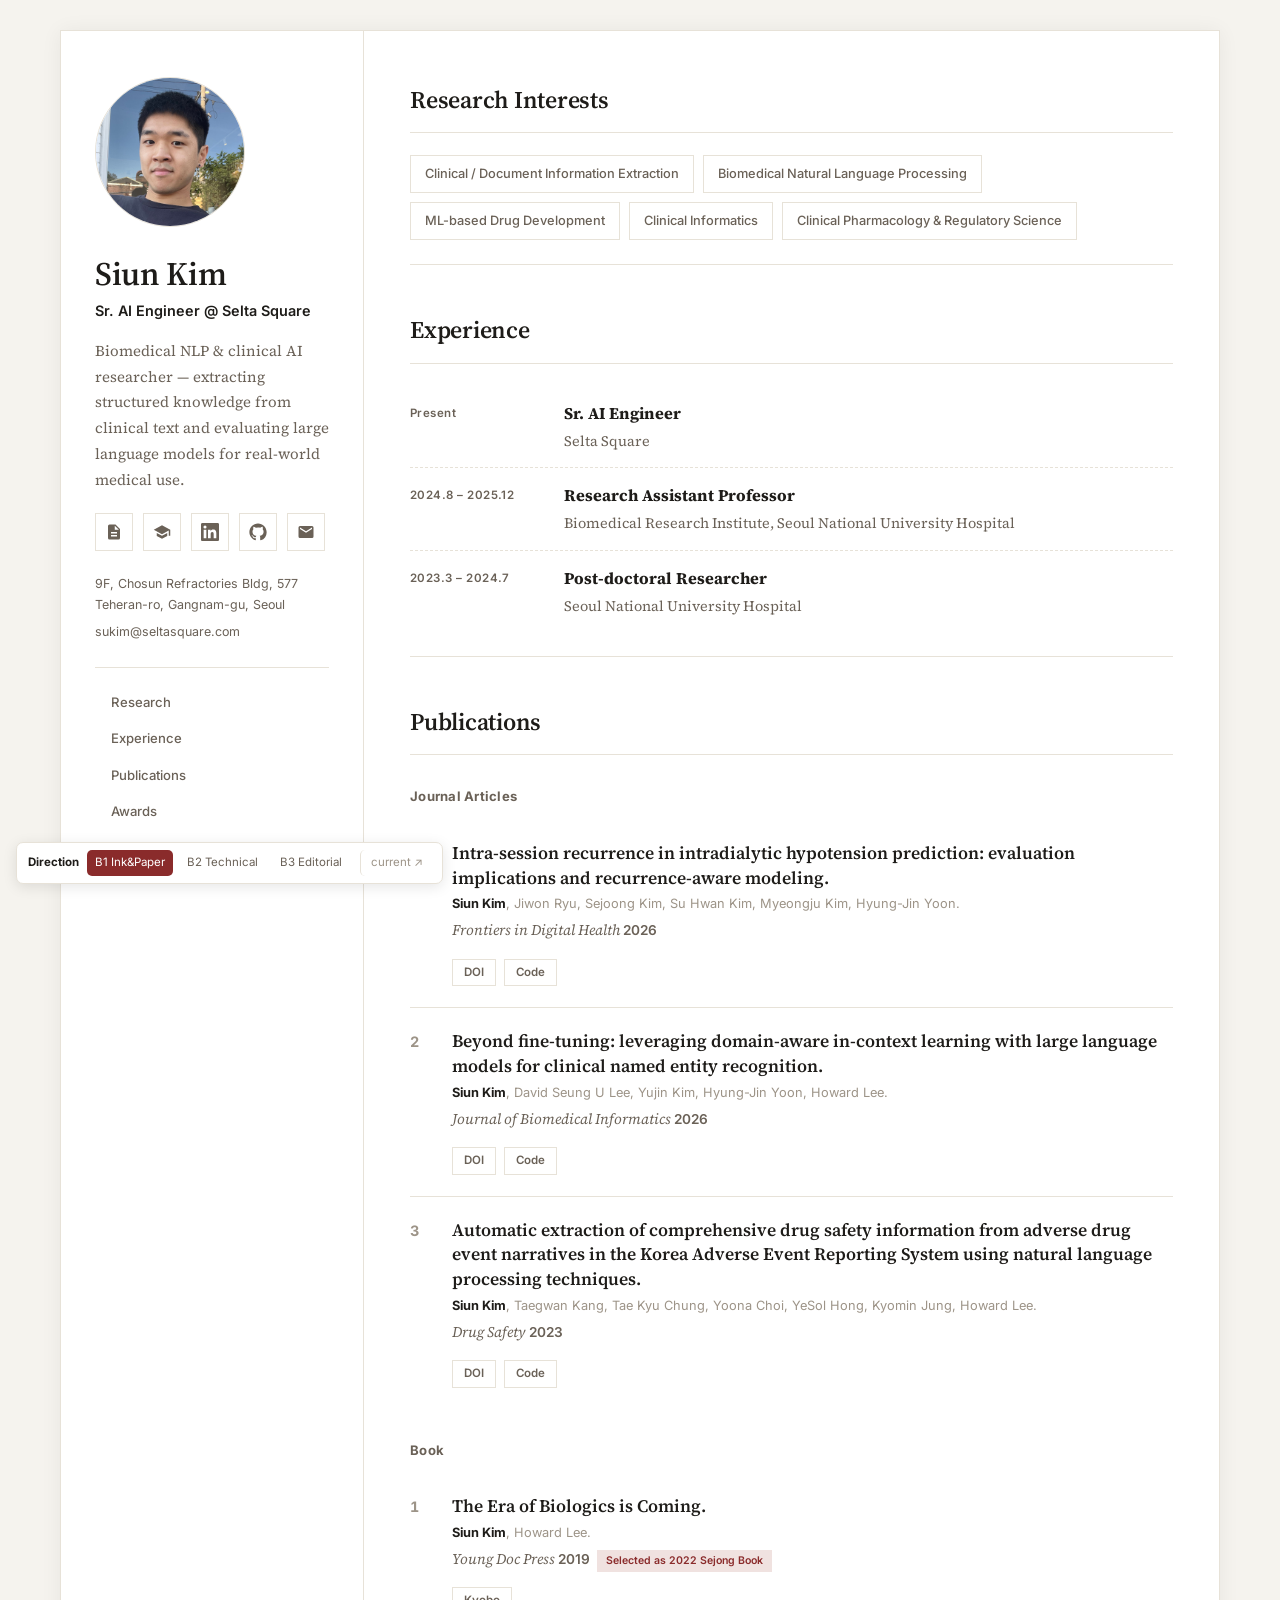
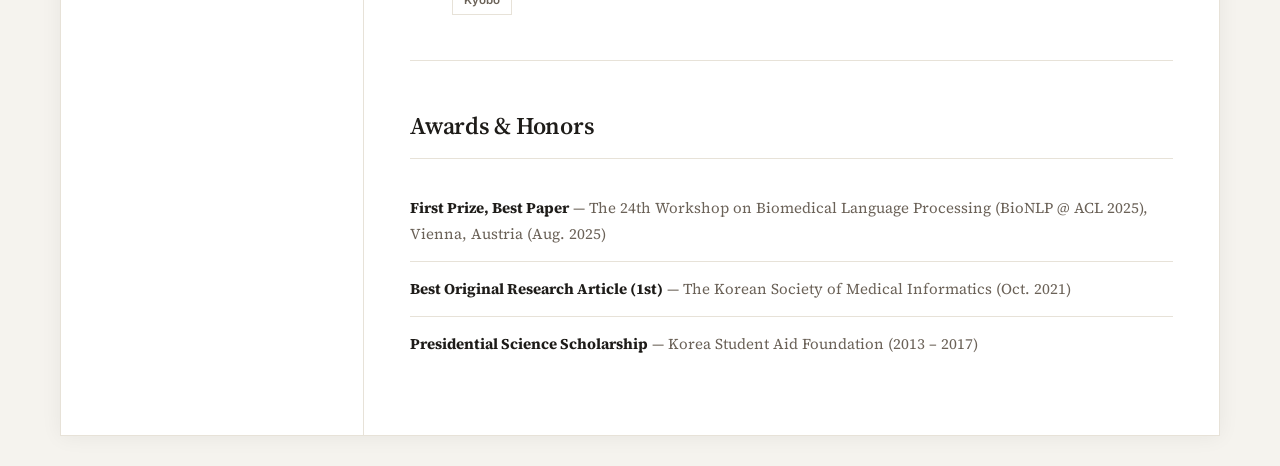
==== previews/b1.html @ eed7f373 "Fix scroll-spy edge cases; add B palette/font preview candidates Replace the IntersectionObserver ba" ====
<!DOCTYPE html>
<html lang="en">
<head>
<meta charset="UTF-8" />
<meta name="viewport" content="width=device-width, initial-scale=1.0" />
<title>B1 — Ink &amp; Paper · Siun Kim (preview)</title>
<link rel="preconnect" href="https://fonts.googleapis.com" />
<link rel="preconnect" href="https://fonts.gstatic.com" crossorigin />
<link rel="stylesheet" href="https://fonts.googleapis.com/css2?family=Source+Serif+4:opsz,wght@8..60,400..700&family=Inter:wght@400;500;600;700&display=swap" />
<style>
:root {
  --bg: #f5f3ee; --surface: #ffffff;
  --text: #1e1c19; --muted: #6a6157; --faint: #9d9488;
  --border: #e7e2d8; --accent: #8a2b2b; --accent-soft: #f0e2e0;
  --font-head: 'Source Serif 4', Georgia, serif;
  --font-body: 'Source Serif 4', Georgia, serif;
  --font-ui: 'Inter', -apple-system, BlinkMacSystemFont, 'Segoe UI', sans-serif;
}
* { box-sizing: border-box; }
html { scroll-behavior: smooth; }
body { margin: 0; background: var(--bg); color: var(--text); font-family: var(--font-body); font-size: 16px; line-height: 1.72; -webkit-font-smoothing: antialiased; }
a { color: var(--text); text-decoration: none; transition: color 120ms ease; }
a:hover { color: var(--accent); }

.page { max-width: 1160px; margin: 30px auto; display: flex; align-items: flex-start; background: var(--surface); border: 1px solid var(--border); box-shadow: 0 1px 20px rgba(30,28,25,0.06); }
.sidebar { flex: 0 0 302px; padding: 46px 34px; position: sticky; top: 24px; align-self: flex-start; }
.avatar { width: 150px; height: 150px; border-radius: 50%; object-fit: cover; border: 1px solid var(--border); background: var(--bg); margin-bottom: 20px; }
.avatar-fallback { display:flex; align-items:center; justify-content:center; font-size:3rem; font-weight:400; font-family: var(--font-head); color: var(--accent); background: var(--accent-soft); }
.sidebar h1 { font-family: var(--font-head); font-size: 2.05rem; font-weight: 600; line-height: 1.08; margin: 0 0 8px; letter-spacing: -0.01em; }
.tagline { font-family: var(--font-ui); font-size: 0.9rem; font-weight: 600; color: var(--text); margin: 0 0 14px; }
.summary { font-size: 0.94rem; color: var(--muted); margin: 0 0 20px; }
.social { display:flex; flex-wrap:wrap; gap:10px; margin-bottom:22px; }
.social a { display:inline-flex; align-items:center; justify-content:center; width:38px; height:38px; border:1px solid var(--border); color: var(--muted); transition: all 130ms ease; }
.social a:hover { color: var(--accent); border-color: var(--accent); }
.social svg { width:18px; height:18px; fill: currentColor; }
.contact { font-family: var(--font-ui); list-style:none; padding:0; margin:0 0 24px; color: var(--muted); font-size:0.78rem; line-height:1.7; }
.contact li { margin-bottom:6px; }
.contact a { color: var(--muted); word-break: break-word; }
.side-nav { display:flex; flex-direction:column; border-top:1px solid var(--border); padding-top:16px; }
.side-nav a { font-family: var(--font-ui); color: var(--muted); font-size: 0.82rem; font-weight:500; padding:7px 0 7px 14px; border-left:2px solid transparent; }
.side-nav a:hover { color: var(--accent); }
.side-nav a.active { color: var(--accent); border-left-color: var(--accent); }

.content { flex:1 1 auto; min-width:0; padding:40px 46px; border-left:1px solid var(--border); }
section { padding: 44px 0 24px; border-bottom:1px solid var(--border); }
section:first-child { padding-top: 8px; }
section:last-child { border-bottom:none; }
h2 { font-family: var(--font-head); font-size: 1.5rem; font-weight:600; letter-spacing:-0.01em; margin:0 0 22px; padding-bottom:12px; border-bottom:1px solid var(--border); }
h3.pub-group { font-family: var(--font-ui); font-size:0.82rem; font-weight:700; letter-spacing:0.02em; color: var(--muted); margin:30px 0 12px; }

.tags { list-style:none; padding:0; margin:0; display:flex; flex-wrap:wrap; gap:9px; }
.tags li { font-family: var(--font-ui); border:1px solid var(--border); padding:7px 14px; font-size:0.8rem; font-weight:500; color: var(--muted); }
.timeline { list-style:none; padding:0; margin:0; }
.timeline li { display:flex; gap:22px; padding:13px 0; border-bottom:1px dashed var(--border); }
.timeline li:last-child { border-bottom:none; }
.timeline .when { font-family: var(--font-ui); flex:0 0 132px; color: var(--muted); font-size:0.72rem; font-weight:600; letter-spacing:0.04em; padding-top:5px; }
.timeline .what strong { display:block; font-weight:700; color: var(--text); font-size:1.02rem; }
.timeline .where { color: var(--muted); font-size:0.9rem; }

.me { font-weight:700; color: var(--text); }
ol.pubs { list-style:none; counter-reset:pub; padding:0; margin:0; }
ol.pubs li { counter-increment:pub; position:relative; display:flex; flex-direction:column; gap:3px; padding:21px 0 21px 42px; border-bottom:1px solid var(--border); }
ol.pubs li:last-child { border-bottom:none; }
ol.pubs li::before { content: counter(pub); position:absolute; left:0; top:22px; font-family: var(--font-ui); font-size:0.9rem; font-weight:700; color: var(--faint); font-variant-numeric: tabular-nums; }
.p-title { order:1; font-size:1.1rem; font-weight:600; color: var(--text); line-height:1.4; }
.authors { order:2; font-family: var(--font-ui); font-size:0.8rem; color: var(--faint); }
.p-meta { order:3; font-size:0.92rem; }
.venue { font-style:italic; color: var(--muted); }
.year { font-family: var(--font-ui); color: var(--muted); font-weight:600; font-size:0.85rem; }
.badge { font-family: var(--font-ui); display:inline-block; margin-left:4px; padding:2px 9px; font-size:0.66rem; font-weight:600; background: var(--accent-soft); color: var(--accent); }
.p-links { order:4; display:flex; flex-wrap:wrap; gap:8px; align-items:center; margin-top:12px; }
.chip { font-family: var(--font-ui); display:inline-block; border:1px solid var(--border); padding:3px 11px; font-size:0.72rem; font-weight:600; color: var(--muted); transition: all 120ms ease; }
.chip:hover { color: var(--accent); border-color: var(--accent); }
.awards { list-style:none; padding:0; margin:0; }
.awards li { padding:14px 0; border-bottom:1px solid var(--border); font-size:0.94rem; color: var(--muted); }
.awards li:last-child { border-bottom:none; }
.awards li strong { color: var(--text); font-weight:700; }

.switch { font-family: var(--font-ui); position: fixed; left:16px; bottom:16px; z-index:100; display:flex; gap:6px; align-items:center; background: var(--surface); border:1px solid var(--border); border-radius:7px; padding:7px 11px; font-size:0.72rem; box-shadow:0 3px 14px rgba(0,0,0,0.1); }
.switch b { color: var(--text); font-weight:700; margin-right:2px; }
.switch a { color: var(--muted); padding:3px 8px; border-radius:5px; }
.switch a.cur { background: var(--accent); color:#fff; }
.switch .live { color: var(--faint); border-left:1px solid var(--border); padding-left:10px; margin-left:4px; }
</style>
</head>
<body>
<div class="page" id="top">
  <aside class="sidebar">
    <img class="avatar" src="../assets/profile.jpg" alt="Siun Kim" onerror="this.outerHTML='&lt;div class=&quot;avatar avatar-fallback&quot;&gt;SK&lt;/div&gt;'" />
    <h1>Siun Kim</h1>
    <p class="tagline">Sr. AI Engineer @ Selta Square</p>
    <p class="summary">Biomedical NLP &amp; clinical AI researcher — extracting structured knowledge from clinical text and evaluating large language models for real-world medical use.</p>
    <div class="social" aria-label="Links">
      <a href="#" title="CV (PDF)" aria-label="CV"><svg viewBox="0 0 24 24" aria-hidden="true"><path d="M14 2H6a2 2 0 0 0-2 2v16a2 2 0 0 0 2 2h12a2 2 0 0 0 2-2V8l-6-6zm2 16H8v-2h8v2zm0-4H8v-2h8v2zm-3-5V3.5L18.5 9H13z"/></svg></a>
      <a href="#" title="Google Scholar" aria-label="Google Scholar"><svg viewBox="0 0 24 24" aria-hidden="true"><path d="M12 3 1 9l11 6 9-4.909V17h2V9L12 3zM5 13.18v4L12 21l7-3.82v-4L12 17l-7-3.82z"/></svg></a>
      <a href="#" title="LinkedIn" aria-label="LinkedIn"><svg viewBox="0 0 24 24" aria-hidden="true"><path d="M20.45 20.45h-3.56v-5.57c0-1.33-.02-3.04-1.85-3.04-1.85 0-2.14 1.45-2.14 2.94v5.67H9.35V9h3.41v1.56h.05c.48-.9 1.63-1.85 3.36-1.85 3.6 0 4.27 2.37 4.27 5.45v6.29zM5.34 7.43a2.06 2.06 0 1 1 0-4.12 2.06 2.06 0 0 1 0 4.12zM7.12 20.45H3.56V9h3.56v11.45zM22.22 0H1.77C.79 0 0 .77 0 1.72v20.56C0 23.23.79 24 1.77 24h20.45c.98 0 1.78-.77 1.78-1.72V1.72C24 .77 23.2 0 22.22 0z"/></svg></a>
      <a href="#" title="GitHub" aria-label="GitHub"><svg viewBox="0 0 24 24" aria-hidden="true"><path d="M12 .5C5.73.5.5 5.73.5 12c0 5.08 3.29 9.39 7.86 10.91.58.11.79-.25.79-.56 0-.28-.01-1.02-.02-2-3.2.7-3.88-1.54-3.88-1.54-.53-1.34-1.29-1.7-1.29-1.7-1.05-.72.08-.71.08-.71 1.16.08 1.77 1.19 1.77 1.19 1.03 1.77 2.71 1.26 3.37.96.1-.75.4-1.26.73-1.55-2.55-.29-5.24-1.28-5.24-5.69 0-1.26.45-2.29 1.19-3.1-.12-.29-.52-1.46.11-3.05 0 0 .97-.31 3.18 1.18a11.1 11.1 0 0 1 2.9-.39c.98 0 1.97.13 2.9.39 2.2-1.49 3.17-1.18 3.17-1.18.63 1.59.23 2.76.11 3.05.74.81 1.19 1.84 1.19 3.1 0 4.42-2.69 5.39-5.25 5.68.41.36.78 1.07.78 2.16 0 1.56-.01 2.82-.01 3.2 0 .31.21.68.8.56A10.52 10.52 0 0 0 23.5 12C23.5 5.73 18.27.5 12 .5z"/></svg></a>
      <a href="#" title="Email" aria-label="Email"><svg viewBox="0 0 24 24" aria-hidden="true"><path d="M20 4H4a2 2 0 0 0-2 2v12a2 2 0 0 0 2 2h16a2 2 0 0 0 2-2V6a2 2 0 0 0-2-2zm0 4-8 5-8-5V6l8 5 8-5v2z"/></svg></a>
    </div>
    <ul class="contact">
      <li>9F, Chosun Refractories Bldg, 577 Teheran-ro, Gangnam-gu, Seoul</li>
      <li><a href="mailto:sukim@seltasquare.com">sukim@seltasquare.com</a></li>
    </ul>
    <nav class="side-nav" aria-label="Section navigation">
      <a href="#research">Research</a>
      <a href="#experience">Experience</a>
      <a href="#publications">Publications</a>
      <a href="#awards">Awards</a>
    </nav>
  </aside>
  <main class="content">
    <section id="research">
      <h2>Research Interests</h2>
      <ul class="tags">
        <li>Clinical / Document Information Extraction</li>
        <li>Biomedical Natural Language Processing</li>
        <li>ML-based Drug Development</li>
        <li>Clinical Informatics</li>
        <li>Clinical Pharmacology &amp; Regulatory Science</li>
      </ul>
    </section>
    <section id="experience">
      <h2>Experience</h2>
      <ul class="timeline">
        <li><div class="when">Present</div><div class="what"><strong>Sr. AI Engineer</strong><span class="where">Selta Square</span></div></li>
        <li><div class="when">2024.8 – 2025.12</div><div class="what"><strong>Research Assistant Professor</strong><span class="where">Biomedical Research Institute, Seoul National University Hospital</span></div></li>
        <li><div class="when">2023.3 – 2024.7</div><div class="what"><strong>Post-doctoral Researcher</strong><span class="where">Seoul National University Hospital</span></div></li>
      </ul>
    </section>
    <section id="publications">
      <h2>Publications</h2>
      <h3 class="pub-group">Journal Articles</h3>
      <ol class="pubs">
        <li>
          <span class="authors"><span class="me">Siun Kim</span>, Jiwon Ryu, Sejoong Kim, Su Hwan Kim, Myeongju Kim, Hyung-Jin Yoon.</span>
          <span class="p-title">Intra-session recurrence in intradialytic hypotension prediction: evaluation implications and recurrence-aware modeling.</span>
          <span class="p-meta"><span class="venue">Frontiers in Digital Health</span> <span class="year">2026</span></span>
          <span class="p-links"><a class="chip" href="#">DOI</a><a class="chip" href="#">Code</a></span>
        </li>
        <li>
          <span class="authors"><span class="me">Siun Kim</span>, David Seung U Lee, Yujin Kim, Hyung-Jin Yoon, Howard Lee.</span>
          <span class="p-title">Beyond fine-tuning: leveraging domain-aware in-context learning with large language models for clinical named entity recognition.</span>
          <span class="p-meta"><span class="venue">Journal of Biomedical Informatics</span> <span class="year">2026</span></span>
          <span class="p-links"><a class="chip" href="#">DOI</a><a class="chip" href="#">Code</a></span>
        </li>
        <li>
          <span class="authors"><span class="me">Siun Kim</span>, Taegwan Kang, Tae Kyu Chung, Yoona Choi, YeSol Hong, Kyomin Jung, Howard Lee.</span>
          <span class="p-title">Automatic extraction of comprehensive drug safety information from adverse drug event narratives in the Korea Adverse Event Reporting System using natural language processing techniques.</span>
          <span class="p-meta"><span class="venue">Drug Safety</span> <span class="year">2023</span></span>
          <span class="p-links"><a class="chip" href="#">DOI</a><a class="chip" href="#">Code</a></span>
        </li>
      </ol>
      <h3 class="pub-group">Book</h3>
      <ol class="pubs">
        <li>
          <span class="authors"><span class="me">Siun Kim</span>, Howard Lee.</span>
          <span class="p-title">The Era of Biologics is Coming.</span>
          <span class="p-meta"><span class="venue">Young Doc Press</span> <span class="year">2019</span> <span class="badge">Selected as 2022 Sejong Book</span></span>
          <span class="p-links"><a class="chip" href="#">Kyobo</a></span>
        </li>
      </ol>
    </section>
    <section id="awards">
      <h2>Awards &amp; Honors</h2>
      <ul class="awards">
        <li><strong>First Prize, Best Paper</strong> — The 24th Workshop on Biomedical Language Processing (BioNLP @ ACL 2025), Vienna, Austria (Aug. 2025)</li>
        <li><strong>Best Original Research Article (1st)</strong> — The Korean Society of Medical Informatics (Oct. 2021)</li>
        <li><strong>Presidential Science Scholarship</strong> — Korea Student Aid Foundation (2013 – 2017)</li>
      </ul>
    </section>
  </main>
</div>

<div class="switch">
  <b>Direction</b>
  <a class="cur" href="b1.html">B1 Ink&amp;Paper</a>
  <a href="b2.html">B2 Technical</a>
  <a href="b3.html">B3 Editorial</a>
  <a class="live" href="../index.html">current ↗</a>
</div>
</body>
</html>
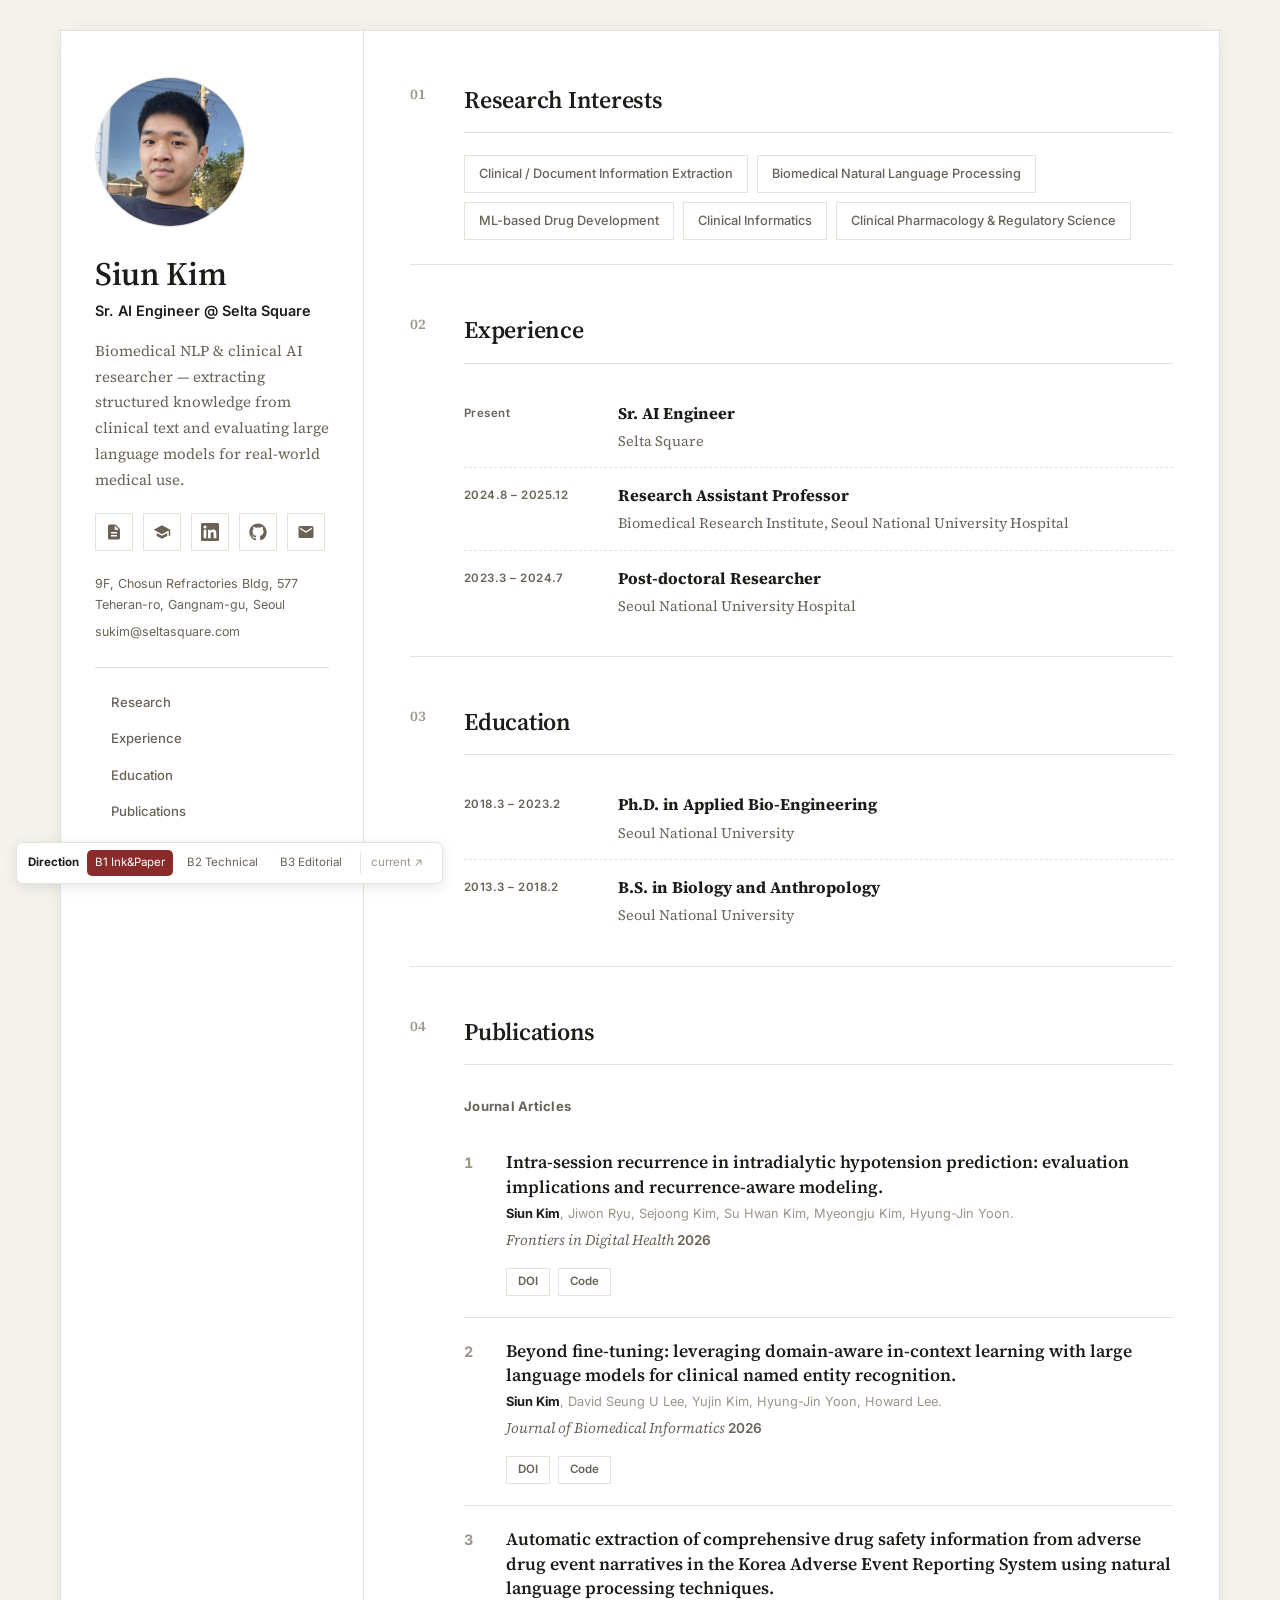
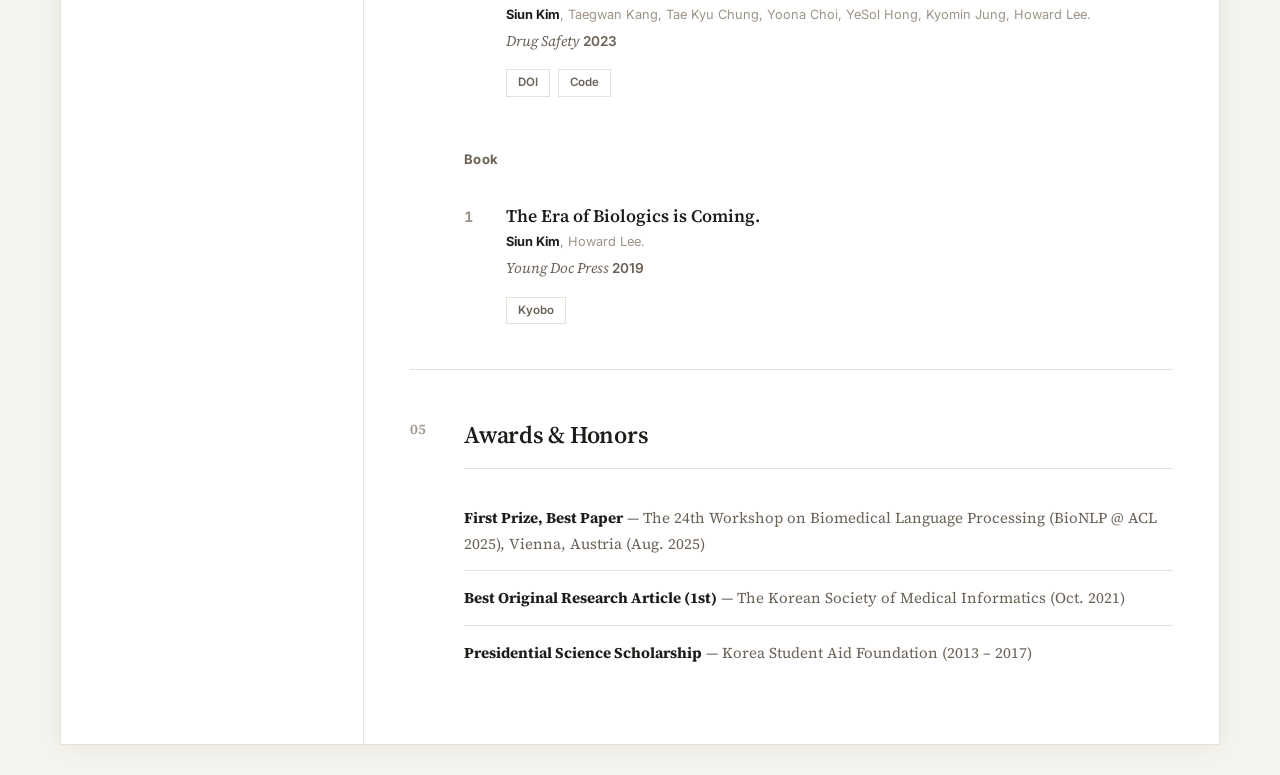
==== commit 16c08a6f: "B1 preview: add left-gutter section numbers, Education section; drop badge Add an editorial serif se" ====
--- a/previews/b1.html
+++ b/previews/b1.html
@@ -41,10 +41,17 @@
 .side-nav a:hover { color: var(--accent); }
 .side-nav a.active { color: var(--accent); border-left-color: var(--accent); }
 
-.content { flex:1 1 auto; min-width:0; padding:40px 46px; border-left:1px solid var(--border); }
-section { padding: 44px 0 24px; border-bottom:1px solid var(--border); }
+.content { flex:1 1 auto; min-width:0; padding:40px 46px; border-left:1px solid var(--border); counter-reset: sec; }
+section { position:relative; padding: 44px 0 24px 54px; border-bottom:1px solid var(--border); counter-increment: sec; }
 section:first-child { padding-top: 8px; }
 section:last-child { border-bottom:none; }
+section::before {
+  content: counter(sec, decimal-leading-zero);
+  position: absolute; left: 0; top: 47px;
+  font-family: var(--font-head); font-size: 0.9rem; font-weight: 600;
+  color: var(--faint); font-variant-numeric: tabular-nums; letter-spacing: 0.02em;
+}
+section:first-child::before { top: 11px; }
 h2 { font-family: var(--font-head); font-size: 1.5rem; font-weight:600; letter-spacing:-0.01em; margin:0 0 22px; padding-bottom:12px; border-bottom:1px solid var(--border); }
 h3.pub-group { font-family: var(--font-ui); font-size:0.82rem; font-weight:700; letter-spacing:0.02em; color: var(--muted); margin:30px 0 12px; }
 
@@ -104,6 +111,7 @@
     <nav class="side-nav" aria-label="Section navigation">
       <a href="#research">Research</a>
       <a href="#experience">Experience</a>
+      <a href="#education">Education</a>
       <a href="#publications">Publications</a>
       <a href="#awards">Awards</a>
     </nav>
@@ -125,6 +133,13 @@
         <li><div class="when">Present</div><div class="what"><strong>Sr. AI Engineer</strong><span class="where">Selta Square</span></div></li>
         <li><div class="when">2024.8 – 2025.12</div><div class="what"><strong>Research Assistant Professor</strong><span class="where">Biomedical Research Institute, Seoul National University Hospital</span></div></li>
         <li><div class="when">2023.3 – 2024.7</div><div class="what"><strong>Post-doctoral Researcher</strong><span class="where">Seoul National University Hospital</span></div></li>
+      </ul>
+    </section>
+    <section id="education">
+      <h2>Education</h2>
+      <ul class="timeline">
+        <li><div class="when">2018.3 – 2023.2</div><div class="what"><strong>Ph.D. in Applied Bio-Engineering</strong><span class="where">Seoul National University</span></div></li>
+        <li><div class="when">2013.3 – 2018.2</div><div class="what"><strong>B.S. in Biology and Anthropology</strong><span class="where">Seoul National University</span></div></li>
       </ul>
     </section>
     <section id="publications">
@@ -155,7 +170,7 @@
         <li>
           <span class="authors"><span class="me">Siun Kim</span>, Howard Lee.</span>
           <span class="p-title">The Era of Biologics is Coming.</span>
-          <span class="p-meta"><span class="venue">Young Doc Press</span> <span class="year">2019</span> <span class="badge">Selected as 2022 Sejong Book</span></span>
+          <span class="p-meta"><span class="venue">Young Doc Press</span> <span class="year">2019</span></span>
           <span class="p-links"><a class="chip" href="#">Kyobo</a></span>
         </li>
       </ol>
